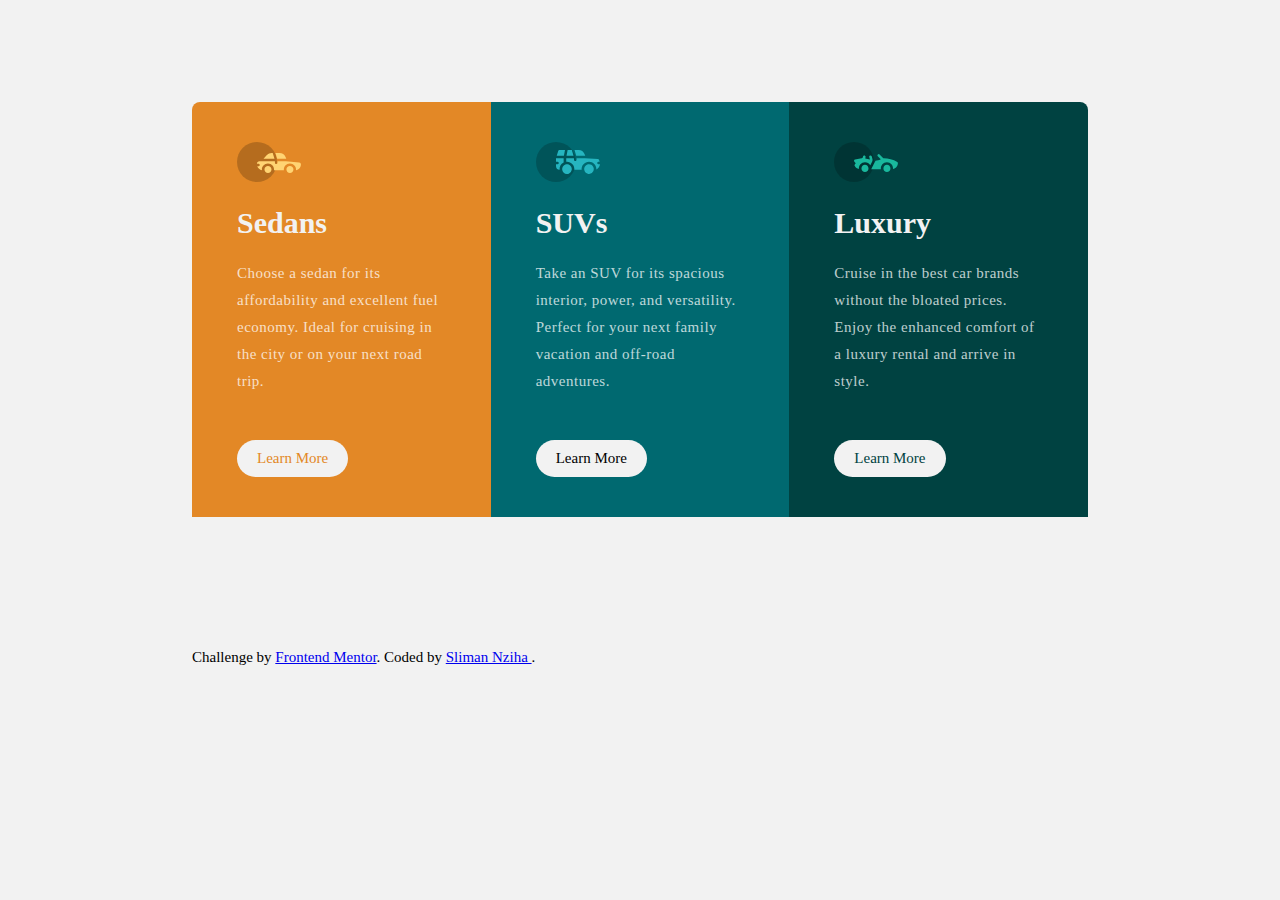
==== index.html @ 83b9ff5a "Add files via upload" ====
<!DOCTYPE html>
<html lang="en">
  <head>
    <meta charset="UTF-8" />
    <meta name="viewport" content="width=device-width, initial-scale=1.0" />
    <!-- displays site properly based on user's device -->

    <link
      rel="icon"
      type="image/png"
      sizes="32x32"
      href="./images/favicon-32x32.png"
    />

    <title>Frontend Mentor | 3-column preview card component</title>

    <link rel="stylesheet" href="./css/style.css" />
  </head>
  <body>
    <div class="container">
      <div class="card sedans">
        <img src="./images/icon-sedans.svg" alt="" />
        <div class="content">
          <h1>Sedans</h1>
          <p>
            Choose a sedan for its affordability and excellent fuel economy.
            Ideal for cruising in the city or on your next road trip.
          </p>
        </div>
        <a class="btn-more" href="@">Learn More</a>
      </div>

      <div class="card suv">
        <img src="./images/icon-suvs.svg" alt="" />
        <div class="content">
          <h1>SUVs</h1>
          <p>
            Take an SUV for its spacious interior, power, and versatility.
            Perfect for your next family vacation and off-road adventures.
          </p>
        </div>
        <a class="btn-more" href="@">Learn More</a>
      </div>

      <div class="card luxury">
        <img src="./images/icon-luxury.svg" alt="" />
        <div class="content">
          <h1>Luxury</h1>
          <p>
            Cruise in the best car brands without the bloated prices. Enjoy the
            enhanced comfort of a luxury rental and arrive in style.
          </p>
        </div>
        <a class="btn-more" href="@">Learn More</a>
      </div>
      <div class="attribution">
        Challenge by
        <a href="https://www.frontendmentor.io?ref=challenge" target="_blank"
          >Frontend Mentor</a
        >. Coded by <a href="#">Sliman Nziha </a>.
      </div>
    </div>
  </body>
</html>
---- css/style.css ----
:root {
  --Bright-orange: hsl(31, 77%, 52%);
  --Dark-cyan: hsl(184, 100%, 22%);
  --Very-dark-cyan: hsl(179, 100%, 13%);
  --Transparent-white: hsla(0, 0%, 100%, 0.75);
  --very-light-gray: hsl(0, 0%, 95%);
}

* {
  padding: 0;
  margin: 0;
  box-sizing: border-box;
}

body {
  font-size: 15px;
  font-family: Lexend Deca;
  font-weight: 400;
  background-color: var(--very-light-gray);
  padding: 8% 15%;
  height: 100vh;
}

.container {
  display: flex;
  flex-wrap: wrap;
  min-height: 100%;
  border-radius: 8px;
  overflow: hidden;
}

.card {
  padding: 40px 45px;
  width: calc(100% / 3);
  height: 100%;
}

.sedans {
  background-color: var(--Bright-orange);
}

.suv {
  background-color: var(--Dark-cyan);
}

.luxury {
  background-color: var(--Very-dark-cyan);
}

.card img {
  text-align: left;
}

.content {
  text-align: left;
  display: flex;
  flex-wrap: wrap;
  justify-content: flex-start;
  align-items: center;
}

.card h1 {
  color: var(--very-light-gray);
  font-family: Big Shoulders Display;
  font-weight: 700;
  margin: 20px 0;
}

.card p {
  color: var(--Transparent-white);
  letter-spacing: 0.5px;
  margin-bottom: 45px;
  line-height: 1.8;
}

.btn-more {
  text-decoration: none;
  padding: 10px 20px;
  background-color: var(--very-light-gray);
  display: inline-block;
  border-radius: 20px;
  transition: all 0.2s;
}

.card:first-child .btn-more {
  color: var(--Bright-orange);
}

.card:nth-child(2) .btn-more {
  color: var(--Dark-cyan-orange);
}

.card:nth-child(3) .btn-more {
  color: var(--Very-dark-cyan);
}

.card .btn-more:hover {
  cursor: pointer;
  background-color: transparent;
  border: 2px solid var(--very-light-gray);
  color: var(--very-light-gray);
}

/* Tablet */
@media screen and (max-width: 768px) {
  .card {
    width: calc(100%);
  }
}

/* Mobile  */
@media screen and (max-width: 375px) {
  .card {
    width: 100%;
  }
}
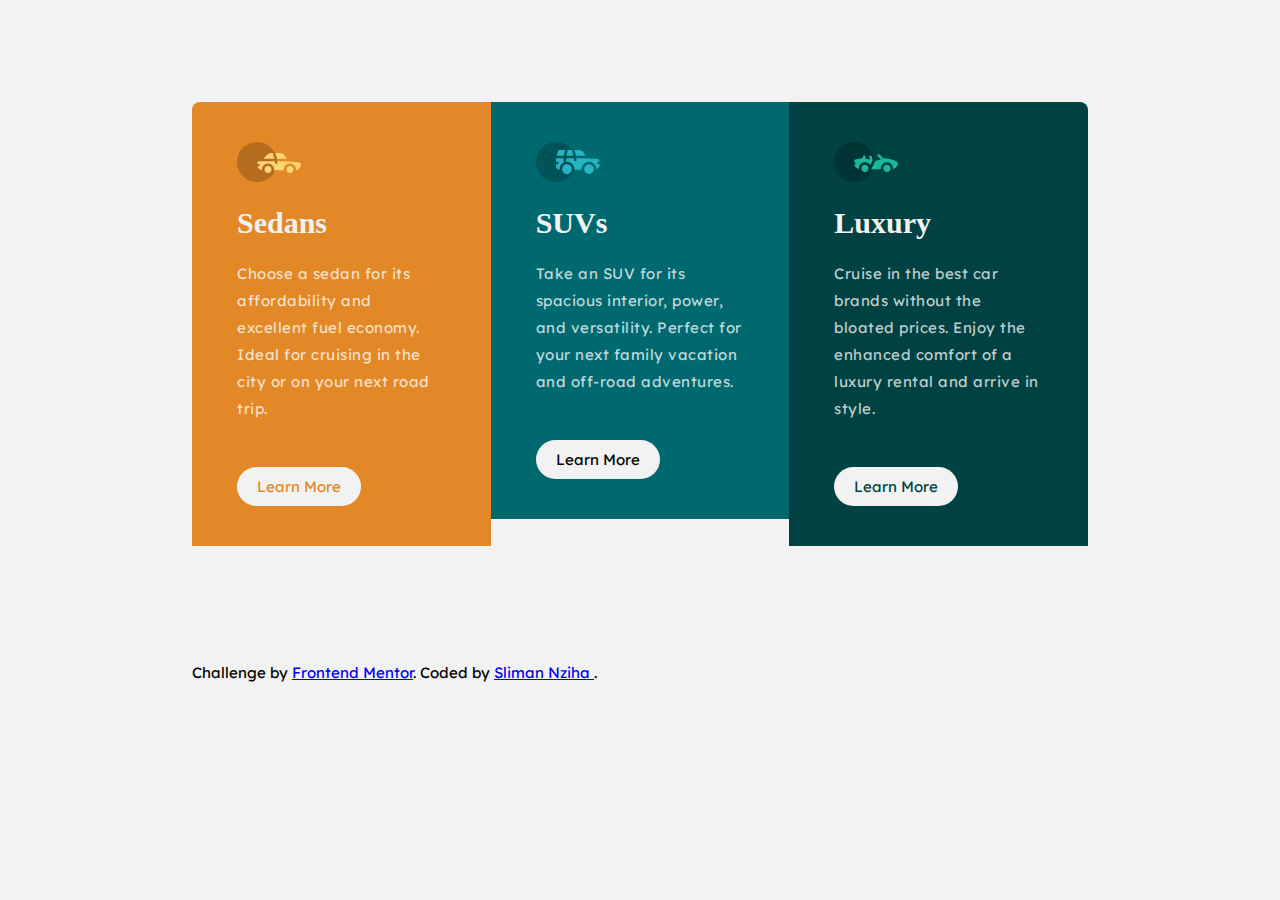
==== commit d6edfd50: "Added Google Fonts" ====
--- a/index.html
+++ b/index.html
@@ -4,7 +4,9 @@
     <meta charset="UTF-8" />
     <meta name="viewport" content="width=device-width, initial-scale=1.0" />
     <!-- displays site properly based on user's device -->
-
+    <link rel="preconnect" href="https://fonts.googleapis.com">
+    <link rel="preconnect" href="https://fonts.gstatic.com" crossorigin>
+    <link href="https://fonts.googleapis.com/css2?family=Lexend+Deca&display=swap" rel="stylesheet">
     <link
       rel="icon"
       type="image/png"
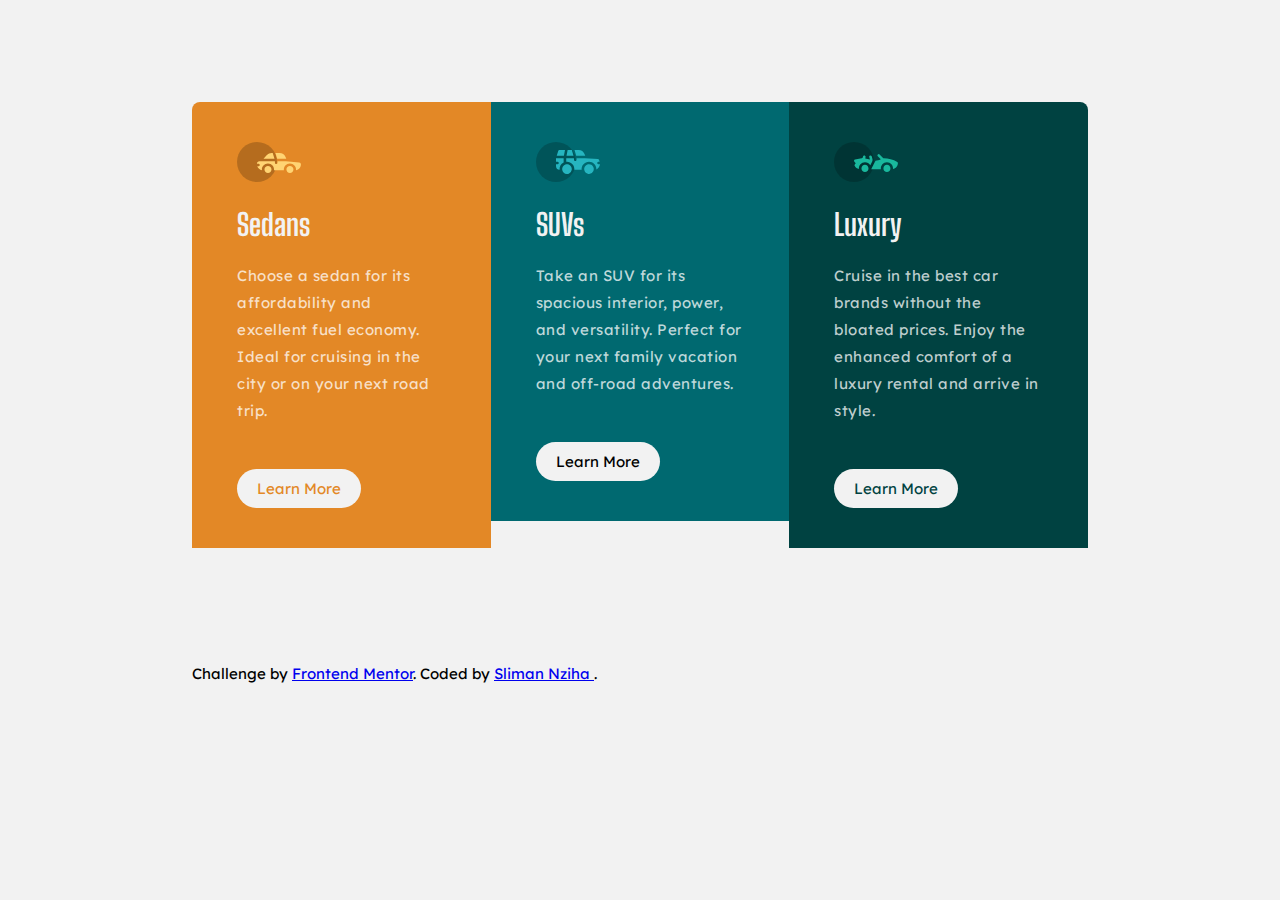
==== commit e7c622f9: "Update index.html" ====
--- a/index.html
+++ b/index.html
@@ -6,7 +6,7 @@
     <!-- displays site properly based on user's device -->
     <link rel="preconnect" href="https://fonts.googleapis.com">
     <link rel="preconnect" href="https://fonts.gstatic.com" crossorigin>
-    <link href="https://fonts.googleapis.com/css2?family=Lexend+Deca&display=swap" rel="stylesheet">
+    <link href="https://fonts.googleapis.com/css2?family=Big+Shoulders+Display:wght@700&family=Lexend+Deca&display=swap" rel="stylesheet">
     <link
       rel="icon"
       type="image/png"
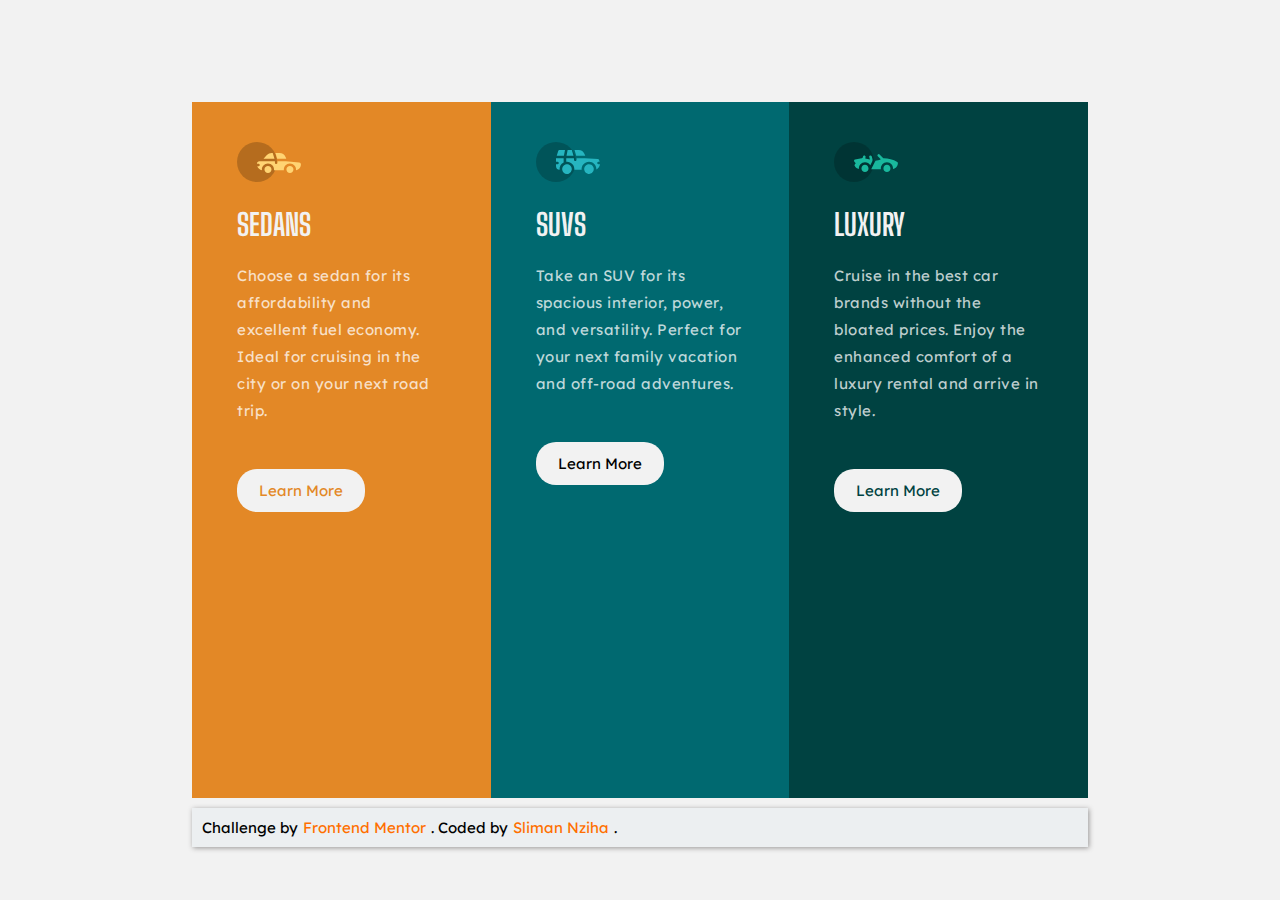
==== commit c6b3c3c1: "added new styles" ====
--- a/index.html
+++ b/index.html
@@ -1,66 +1,64 @@
 <!DOCTYPE html>
 <html lang="en">
-  <head>
-    <meta charset="UTF-8" />
-    <meta name="viewport" content="width=device-width, initial-scale=1.0" />
-    <!-- displays site properly based on user's device -->
-    <link rel="preconnect" href="https://fonts.googleapis.com">
-    <link rel="preconnect" href="https://fonts.gstatic.com" crossorigin>
-    <link href="https://fonts.googleapis.com/css2?family=Big+Shoulders+Display:wght@700&family=Lexend+Deca&display=swap" rel="stylesheet">
-    <link
-      rel="icon"
-      type="image/png"
-      sizes="32x32"
-      href="./images/favicon-32x32.png"
-    />
 
-    <title>Frontend Mentor | 3-column preview card component</title>
+<head>
+  <meta charset="UTF-8" />
+  <meta name="viewport" content="width=device-width, initial-scale=1.0" />
+  <!-- displays site properly based on user's device -->
+  <link rel="preconnect" href="https://fonts.googleapis.com">
+  <link rel="preconnect" href="https://fonts.gstatic.com" crossorigin>
+  <link href="https://fonts.googleapis.com/css2?family=Big+Shoulders+Display:wght@700&family=Lexend+Deca&display=swap"
+    rel="stylesheet">
+  <link rel="icon" type="image/png" sizes="32x32" href="./images/favicon-32x32.png" />
 
-    <link rel="stylesheet" href="./css/style.css" />
-  </head>
-  <body>
-    <div class="container">
-      <div class="card sedans">
-        <img src="./images/icon-sedans.svg" alt="" />
-        <div class="content">
-          <h1>Sedans</h1>
-          <p>
-            Choose a sedan for its affordability and excellent fuel economy.
-            Ideal for cruising in the city or on your next road trip.
-          </p>
-        </div>
-        <a class="btn-more" href="@">Learn More</a>
+  <title>Frontend Mentor | 3-column preview card component</title>
+
+  <link rel="stylesheet" href="./css/style.css" />
+</head>
+
+<body>
+  <div class="container">
+    <div class="card sedans">
+      <img src="./images/icon-sedans.svg" alt="" />
+      <div class="content">
+        <h1>sedans</h1>
+        <p>
+          Choose a sedan for its affordability and excellent fuel economy.
+          Ideal for cruising in the city or on your next road trip.
+        </p>
       </div>
+      <a class="btn-more" href="@">Learn More</a>
+    </div>
 
-      <div class="card suv">
-        <img src="./images/icon-suvs.svg" alt="" />
-        <div class="content">
-          <h1>SUVs</h1>
-          <p>
-            Take an SUV for its spacious interior, power, and versatility.
-            Perfect for your next family vacation and off-road adventures.
-          </p>
-        </div>
-        <a class="btn-more" href="@">Learn More</a>
+    <div class="card suv">
+      <img src="./images/icon-suvs.svg" alt="" />
+      <div class="content">
+        <h1>suvs</h1>
+        <p>
+          Take an SUV for its spacious interior, power, and versatility.
+          Perfect for your next family vacation and off-road adventures.
+        </p>
       </div>
+      <a class="btn-more" href="@">Learn More</a>
+    </div>
 
-      <div class="card luxury">
-        <img src="./images/icon-luxury.svg" alt="" />
-        <div class="content">
-          <h1>Luxury</h1>
-          <p>
-            Cruise in the best car brands without the bloated prices. Enjoy the
-            enhanced comfort of a luxury rental and arrive in style.
-          </p>
-        </div>
-        <a class="btn-more" href="@">Learn More</a>
+    <div class="card luxury">
+      <img src="./images/icon-luxury.svg" alt="" />
+      <div class="content">
+        <h1>luxury</h1>
+        <p>
+          Cruise in the best car brands without the bloated prices. Enjoy the
+          enhanced comfort of a luxury rental and arrive in style.
+        </p>
       </div>
-      <div class="attribution">
-        Challenge by
-        <a href="https://www.frontendmentor.io?ref=challenge" target="_blank"
-          >Frontend Mentor</a
-        >. Coded by <a href="#">Sliman Nziha </a>.
-      </div>
+      <a class="btn-more" href="@">Learn More</a>
     </div>
-  </body>
-</html>
+  </div>
+  <div class="attribution">
+    Challenge by
+    <a href="https://www.frontendmentor.io?ref=challenge" target="_blank">Frontend Mentor</a>. Coded by <a
+      href="https://www.github.com/sliman-lan">Sliman Nziha </a>.
+  </div>
+</body>
+
+</html>--- a/css/style.css
+++ b/css/style.css
@@ -1,116 +1,118 @@
 :root {
-  --Bright-orange: hsl(31, 77%, 52%);
-  --Dark-cyan: hsl(184, 100%, 22%);
-  --Very-dark-cyan: hsl(179, 100%, 13%);
-  --Transparent-white: hsla(0, 0%, 100%, 0.75);
-  --very-light-gray: hsl(0, 0%, 95%);
+    --Bright-orange: hsl(31, 77%, 52%);
+    --Dark-cyan: hsl(184, 100%, 22%);
+    --Very-dark-cyan: hsl(179, 100%, 13%);
+    --Transparent-white: hsla(0, 0%, 100%, 0.75);
+    --very-light-gray: hsl(0, 0%, 95%);
 }
 
 * {
-  padding: 0;
-  margin: 0;
-  box-sizing: border-box;
+    padding: 0;
+    margin: 0;
+    box-sizing: border-box;
 }
 
 body {
-  font-size: 15px;
-  font-family: Lexend Deca;
-  font-weight: 400;
-  background-color: var(--very-light-gray);
-  padding: 8% 15%;
-  height: 100vh;
+    font-size: 15px;
+    font-family: Lexend Deca;
+    font-weight: 400;
+    background-color: var(--very-light-gray);
+    padding: 8% 15%;
+    height: 100vh;
 }
 
 .container {
-  display: flex;
-  flex-wrap: wrap;
-  min-height: 100%;
-  border-radius: 8px;
-  overflow: hidden;
+    display: grid;
+    grid-template-columns: repeat(auto-fill, minmax(260px, 1fr));
+    min-height: 100%;
+    border-radius: 8px;
+    justify-content: center;
 }
 
 .card {
-  padding: 40px 45px;
-  width: calc(100% / 3);
-  height: 100%;
+    padding: 40px 45px;
+    height: 100%;
 }
 
 .sedans {
-  background-color: var(--Bright-orange);
+    background-color: var(--Bright-orange);
 }
 
 .suv {
-  background-color: var(--Dark-cyan);
+    background-color: var(--Dark-cyan);
 }
 
 .luxury {
-  background-color: var(--Very-dark-cyan);
+    background-color: var(--Very-dark-cyan);
 }
 
 .card img {
-  text-align: left;
+    text-align: left;
 }
 
 .content {
-  text-align: left;
-  display: flex;
-  flex-wrap: wrap;
-  justify-content: flex-start;
-  align-items: center;
+    text-align: left;
+    display: flex;
+    flex-wrap: wrap;
+    justify-content: flex-start;
+    align-items: center;
 }
 
 .card h1 {
-  color: var(--very-light-gray);
-  font-family: Big Shoulders Display;
-  font-weight: 700;
-  margin: 20px 0;
+    color: var(--very-light-gray);
+    font-family: Big Shoulders Display;
+    font-weight: 700;
+    margin: 20px 0;
+    text-transform: uppercase;
 }
 
 .card p {
-  color: var(--Transparent-white);
-  letter-spacing: 0.5px;
-  margin-bottom: 45px;
-  line-height: 1.8;
+    color: var(--Transparent-white);
+    letter-spacing: 0.5px;
+    margin-bottom: 45px;
+    line-height: 1.8;
 }
 
 .btn-more {
-  text-decoration: none;
-  padding: 10px 20px;
-  background-color: var(--very-light-gray);
-  display: inline-block;
-  border-radius: 20px;
-  transition: all 0.2s;
+    text-decoration: none;
+    padding: 10px 20px;
+    background-color: var(--very-light-gray);
+    display: inline-block;
+    border-radius: 20px;
+    transition: all 0.2s;
+    border: 2px solid transparent;
 }
 
 .card:first-child .btn-more {
-  color: var(--Bright-orange);
+    color: var(--Bright-orange);
 }
 
 .card:nth-child(2) .btn-more {
-  color: var(--Dark-cyan-orange);
+    color: var(--Dark-cyan-orange);
 }
 
 .card:nth-child(3) .btn-more {
-  color: var(--Very-dark-cyan);
+    color: var(--Very-dark-cyan);
 }
 
 .card .btn-more:hover {
-  cursor: pointer;
-  background-color: transparent;
-  border: 2px solid var(--very-light-gray);
-  color: var(--very-light-gray);
+    cursor: pointer;
+    background-color: transparent;
+    color: var(--very-light-gray);
+    border-color: var(--very-light-gray);
 }
 
-/* Tablet */
-@media screen and (max-width: 768px) {
-  .card {
-    width: calc(100%);
-  }
+.attribution {
+    display: flex;
+    flex-wrap: wrap;
+    background-color: #eceff1;
+    box-shadow: 1px 1px 5px 0px #989696;
+    padding: 10px;
+    margin-top: 10px;
+    gap: 5px;
 }
 
-/* Mobile  */
-@media screen and (max-width: 375px) {
-  .card {
-    width: 100%;
-  }
-}+.attribution > a {
+    text-decoration: none;
+    color: #ff6f00;
+}
